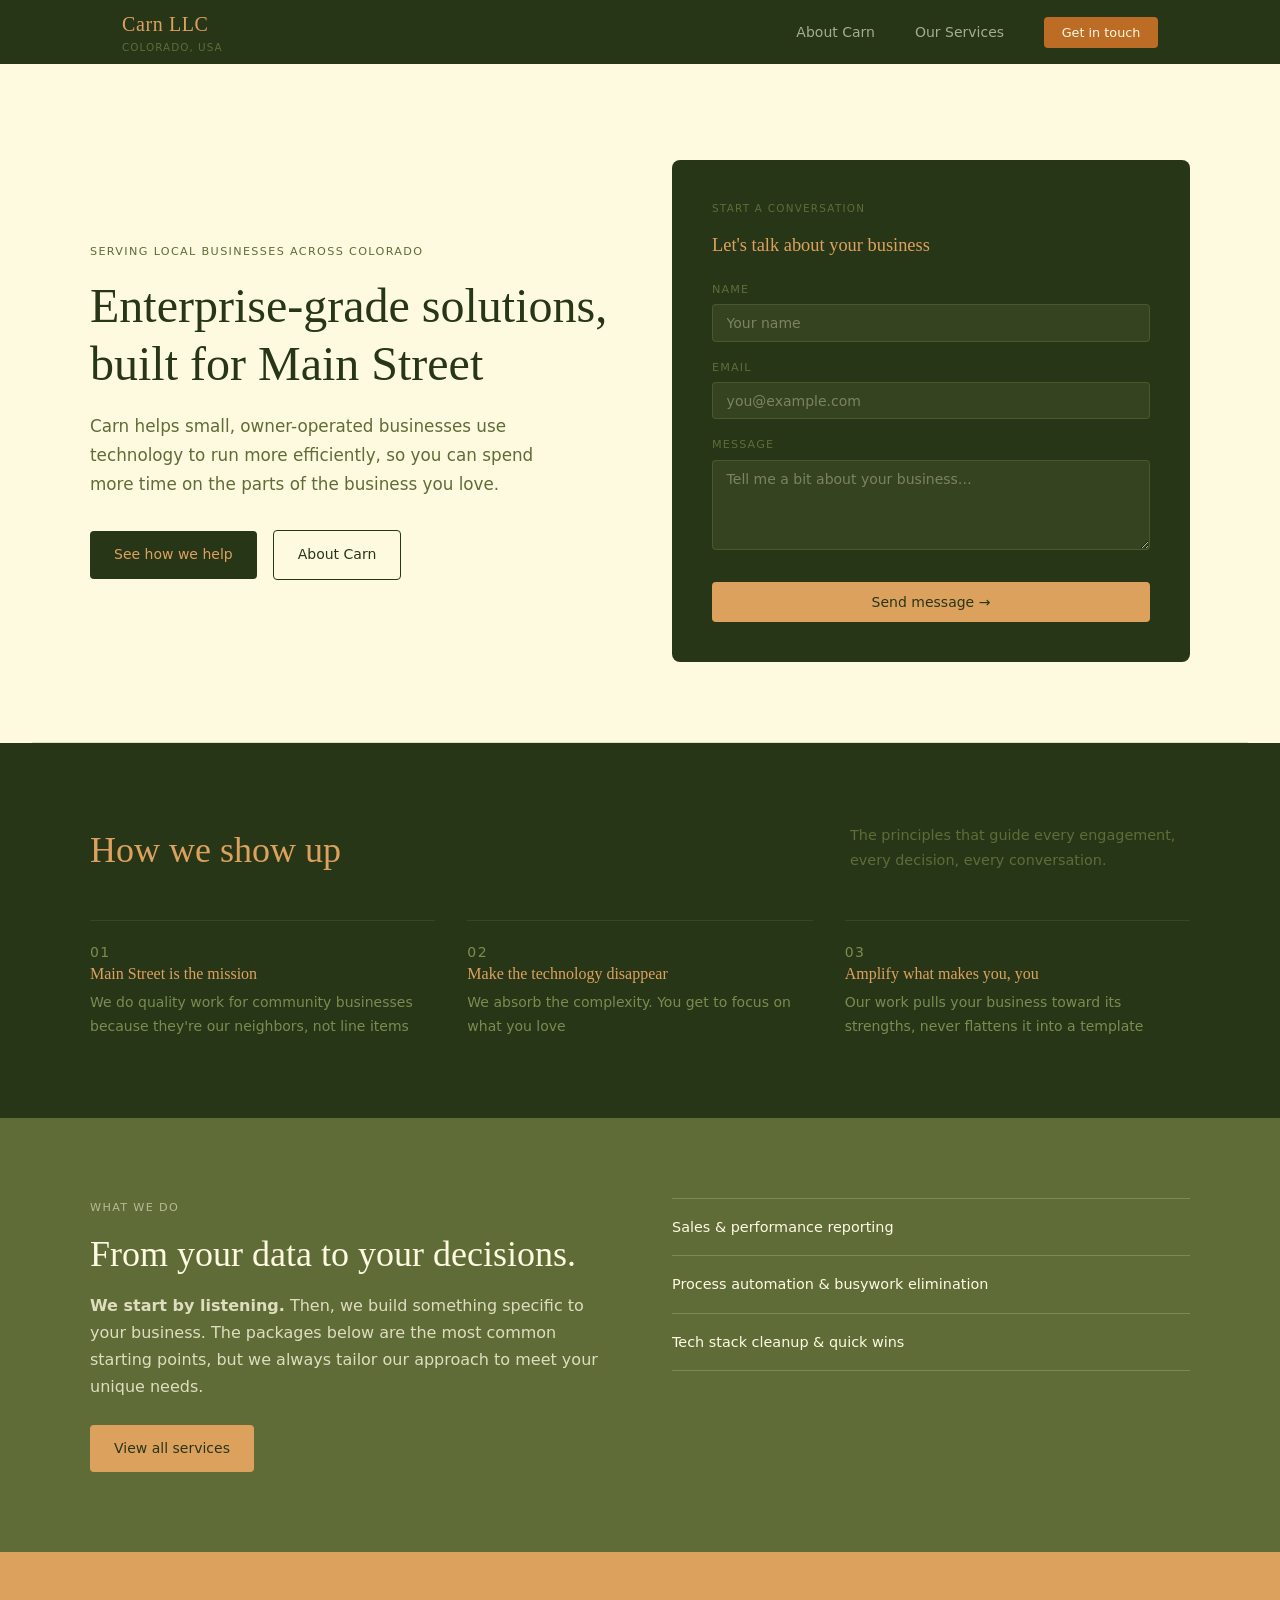
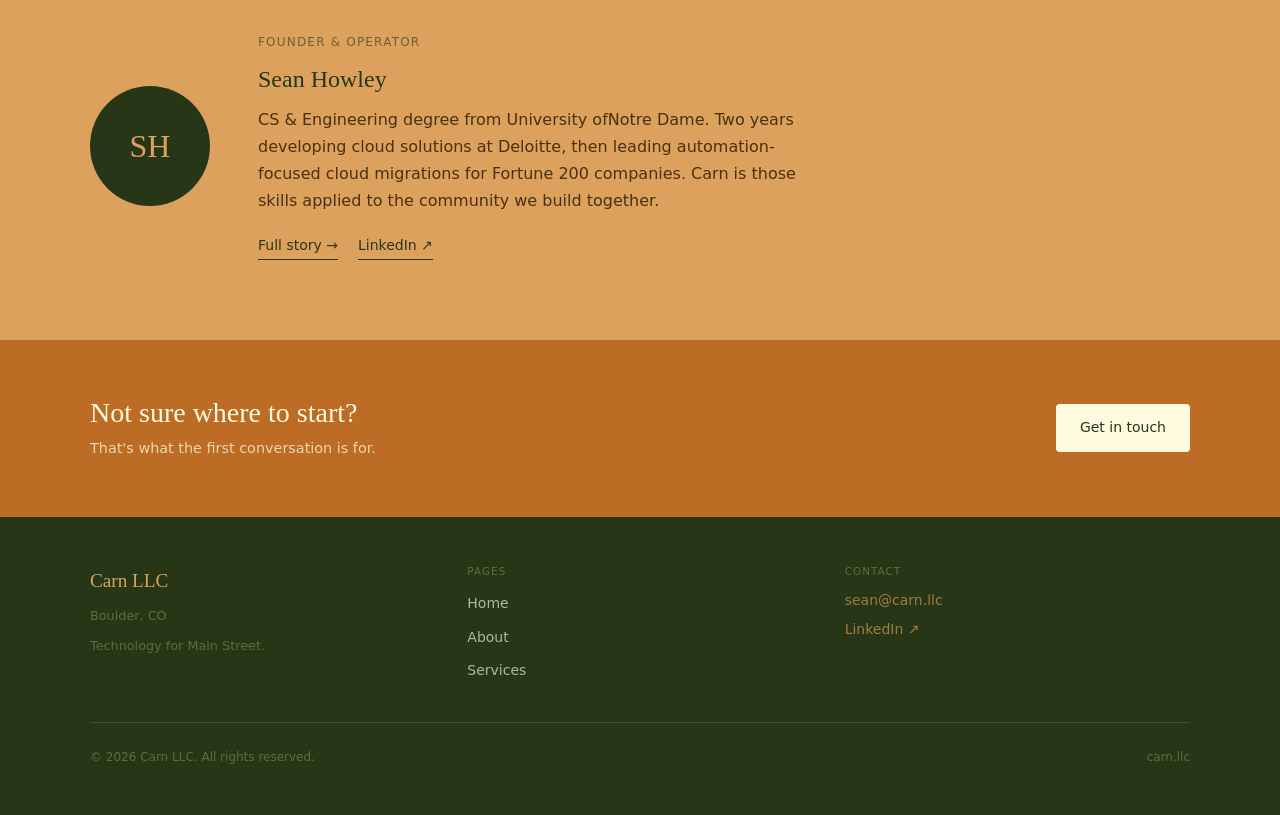
==== index.html @ 7ef38556 "Add contact form to hero and align nav across pages - Replace empty hero-aside box with a Formspree-" ====
<!DOCTYPE html>
<html lang="en">
<head>
  <meta charset="UTF-8" />
  <meta name="viewport" content="width=device-width, initial-scale=1.0" />
  <title>Carn LLC — Technology for Main Street</title>
  <meta name="description" content="Carn LLC brings world-class technology and automation skills to small, owner-operated businesses across Colorado." />
  <link rel="stylesheet" href="styles.css" />
  <style>
    .hero {
      background: var(--cornsilk);
      padding: 6rem 2rem 5rem;
    }
    .hero-inner {
      max-width: var(--max-w);
      margin: 0 auto;
      display: grid;
      grid-template-columns: 1fr 1fr;
      gap: 4rem;
      align-items: center;
    }
    .hero-content h1 { margin-bottom: 1.25rem; }
    .hero-content p {
      font-size: 1.05rem;
      color: var(--dark-moss);
      max-width: 460px;
      margin-bottom: 2rem;
    }
    .hero-ctas { display: flex; gap: 1rem; flex-wrap: wrap; align-items: center; }
    .hero-aside {
      background: var(--pakistan);
      border-radius: 8px;
      padding: 2.5rem;
    }
    .hero-aside-label {
      font-size: 0.65rem;
      letter-spacing: 0.12em;
      text-transform: uppercase;
      color: var(--dark-moss);
      font-weight: 500;
      margin-bottom: 1rem;
      display: block;
    }
    .hero-aside blockquote {
      font-family: var(--font);
      font-size: 1.15rem;
      color: var(--earth);
      line-height: 1.6;
      font-style: italic;
      border-left: 2px solid var(--dark-moss);
      padding-left: 1.25rem;
    }
    .hero-aside h3 {
      font-family: var(--font);
      color: var(--earth);
      font-size: 1.15rem;
      margin-bottom: 1.5rem;
    }
    .form-group { margin-bottom: 1rem; }
    .form-group label {
      display: block;
      font-size: 0.7rem;
      letter-spacing: 0.1em;
      text-transform: uppercase;
      color: var(--dark-moss);
      font-weight: 500;
      margin-bottom: 0.35rem;
    }
    .form-group input,
    .form-group textarea {
      width: 100%;
      background: rgba(96,108,56,0.25);
      border: 1px solid rgba(96,108,56,0.5);
      border-radius: var(--radius);
      padding: 0.6rem 0.85rem;
      font-family: var(--font-sans);
      font-size: 0.875rem;
      color: var(--cornsilk);
      outline: none;
      transition: border-color 0.15s;
    }
    .form-group input::placeholder,
    .form-group textarea::placeholder { color: rgba(254,250,224,0.35); }
    .form-group input:focus,
    .form-group textarea:focus { border-color: var(--earth); }
    .form-group textarea { resize: vertical; min-height: 90px; }
    .form-submit { width: 100%; margin-top: 0.5rem; border: none; }
    .form-success {
      margin-top: 1rem;
      font-size: 0.875rem;
      color: var(--earth);
      text-align: center;
      display: none;
    }

    .values {
      background: var(--pakistan);
      padding: var(--section-pad);
    }
    .values-inner { max-width: var(--max-w); margin: 0 auto; }
    .values-header {
      margin-bottom: 3rem;
      display: flex;
      justify-content: space-between;
      align-items: flex-end;
      flex-wrap: wrap;
      gap: 1rem;
    }
    .values-header h2 { color: var(--earth); }
    .values-header p { font-size: 0.9rem; color: var(--dark-moss); max-width: 340px; margin: 0; }
    .values-grid { display: grid; grid-template-columns: repeat(3, 1fr); gap: 2rem; }
    .value-card { border-top: 1px solid rgba(96,108,56,0.3); padding-top: 1.25rem; }
    .value-num { font-size: 0.65rem; letter-spacing: 0.1em; color: var(--dark-moss); font-weight: 500; margin-bottom: 0.6rem; }
    .value-card h3 { color: var(--earth); margin-bottom: 0.5rem; font-size: 1rem; }
    .value-card p { font-size: 0.875rem; color: #7A8C50; margin: 0; line-height: 1.65; }

    .services-preview {
      background: var(--dark-moss);
      padding: var(--section-pad);
    }
    .services-preview-inner {
      max-width: var(--max-w);
      margin: 0 auto;
      display: grid;
      grid-template-columns: 1fr 1fr;
      gap: 4rem;
      align-items: start;
    }
    .services-preview-left h2 { color: var(--cornsilk); margin-bottom: 1rem; }
    .services-preview-left p { color: var(--cornsilk); opacity: 0.8; margin-bottom: 1.5rem; }
    .services-list { list-style: none; }
    .services-list li {
      border-top: 0.5px solid rgba(254,250,224,0.2);
      padding: 1rem 0;
      display: flex;
      justify-content: space-between;
      align-items: center;
    }
    .services-list li:last-child { border-bottom: 0.5px solid rgba(254,250,224,0.2); }
    .services-list .service-name { font-size: 0.9rem; color: var(--cornsilk); font-weight: 500; }
    .services-list .service-arrow { color: var(--earth); font-size: 1.1rem; }

    .about-teaser {
      background: var(--earth);
      padding: var(--section-pad);
    }
    .about-teaser-inner {
      max-width: var(--max-w);
      margin: 0 auto;
      display: grid;
      grid-template-columns: auto 1fr;
      gap: 3rem;
      align-items: center;
    }
    .about-avatar {
      width: 120px;
      height: 120px;
      border-radius: 50%;
      background: var(--pakistan);
      display: flex;
      align-items: center;
      justify-content: center;
      color: var(--earth);
      font-family: var(--font);
      font-size: 2rem;
      flex-shrink: 0;
    }
    .about-teaser-text h2 { color: var(--pakistan); margin-bottom: 0.75rem; font-size: 1.5rem; }
    .about-teaser-text .role {
      font-size: 0.75rem;
      letter-spacing: 0.1em;
      text-transform: uppercase;
      color: var(--pakistan);
      opacity: 0.6;
      font-weight: 500;
      margin-bottom: 0.75rem;
      display: block;
    }
    .about-teaser-text p { color: #4A3010; max-width: 560px; }
    .about-teaser-links { display: flex; gap: 1.25rem; margin-top: 1.25rem; flex-wrap: wrap; }
    .about-teaser-links a {
      font-size: 0.875rem;
      color: var(--pakistan);
      border-bottom: 1px solid var(--pakistan);
      padding-bottom: 1px;
      font-weight: 500;
    }

    .cta-band {
      background: var(--tigers-eye);
      padding: 3.5rem 2rem;
    }
    .cta-band-inner {
      max-width: var(--max-w);
      margin: 0 auto;
      display: flex;
      justify-content: space-between;
      align-items: center;
      gap: 2rem;
      flex-wrap: wrap;
    }
    .cta-band h2 { color: var(--cornsilk); font-size: 1.75rem; }
    .cta-band p { color: rgba(254,250,224,0.75); margin: 0.4rem 0 0; font-size: 0.9rem; }

    @media (max-width: 768px) {
      .hero-inner { grid-template-columns: 1fr; gap: 2.5rem; }
      .values-grid { grid-template-columns: 1fr; gap: 1.5rem; }
      .values-header { flex-direction: column; align-items: flex-start; }
      .services-preview-inner { grid-template-columns: 1fr; gap: 2rem; }
      .about-teaser-inner { grid-template-columns: 1fr; }
      .about-avatar { width: 80px; height: 80px; font-size: 1.5rem; }
      .cta-band-inner { flex-direction: column; align-items: flex-start; }
    }
  </style>
</head>
<body>

  <nav class="nav" role="navigation" aria-label="Main navigation">
    <div class="nav-inner">
      <a href="index.html" class="nav-logo">
        Carn LLC
        <span>Colorado, USA</span>
      </a>
      <button class="nav-toggle" aria-label="Toggle navigation" aria-expanded="false" id="nav-toggle">
        <span></span><span></span><span></span>
      </button>
      <ul class="nav-links" id="nav-links">
        <li><a href="about.html">About Carn</a></li>
        <li><a href="services.html">Our Services</a></li>
        <li class="nav-cta"><a href="mailto:sean@carn.llc">Get in touch</a></li>
      </ul>
    </div>
  </nav>

  <section class="hero">
    <div class="hero-inner">
      <div class="hero-content">
        <span class="eyebrow">Serving local businesses across Colorado</span>
        <h1>Enterprise-grade solutions, built for Main Street</h1>
        <p>Carn helps small, owner-operated businesses use technology to run more efficiently, so you can spend more time on the parts of the business you love.</p>
        <div class="hero-ctas">
          <a href="services.html" class="btn btn-dark">See how we help</a>
          <a href="about.html" class="btn btn-outline">About Carn</a>
        </div>
      </div>
      <div class="hero-aside">
        <span class="hero-aside-label">Start a conversation</span>
        <h3>Let's talk about your business</h3>
        <form id="contact-form" action="https://formspree.io/f/mbdebvpv" method="POST">
          <div class="form-group">
            <label for="name">Name</label>
            <input type="text" id="name" name="name" required placeholder="Your name" autocomplete="name" />
          </div>
          <div class="form-group">
            <label for="email">Email</label>
            <input type="email" id="email" name="email" required placeholder="you@example.com" autocomplete="email" />
          </div>
          <div class="form-group">
            <label for="message">Message</label>
            <textarea id="message" name="message" required placeholder="Tell me a bit about your business…"></textarea>
          </div>
          <button type="submit" class="btn btn-tan form-submit">Send message →</button>
          <p class="form-success" id="form-success">Thanks! I'll be in touch soon.</p>
        </form>
      </div>
    </div>
  </section>

  <hr class="divider" />

  <section class="values">
    <div class="values-inner">
      <div class="values-header">
        <h2>How we show up</h2>
        <p>The principles that guide every engagement, every decision, every conversation.</p>
      </div>
      <div class="values-grid">
        <div class="value-card">
          <p class="value-num">01</p>
          <h3>Main Street is the mission</h3>
          <p>We do quality work for community businesses because they're our neighbors, not line items</p>
        </div>
        <div class="value-card">
          <p class="value-num">02</p>
          <h3>Make the technology disappear</h3>
          <p>We absorb the complexity. You get to focus on what you love</p>
        </div>
        <div class="value-card">
          <p class="value-num">03</p>
          <h3>Amplify what makes you, you</h3>
          <p>Our work pulls your business toward its strengths, never flattens it into a template</p>
        </div>
      </div>
    </div>
  </section>

  <section class="services-preview">
    <div class="services-preview-inner">
      <div class="services-preview-left">
        <span class="eyebrow" style="color: var(--cornsilk); opacity: 0.55;">What we do</span>
        <h2>From your data to your decisions.</h2>
        <p><b>We start by listening.</b> Then, we build something specific to your business. The packages below are the most common starting points, but we always tailor our approach to meet your unique needs.</p>
        <a href="services.html" class="btn btn-tan">View all services</a>
      </div>
      <div>
        <ul class="services-list">
          <li>
            <span class="service-name">Sales &amp; performance reporting</span>
            <!-- <span class="service-arrow">→</span> -->
          </li>
          <li>
            <span class="service-name">Process automation &amp; busywork elimination</span>
            <!-- <span class="service-arrow">→</span> -->
          </li>
          <li>
            <span class="service-name">Tech stack cleanup &amp; quick wins</span>
            <!-- <span class="service-arrow">→</span> -->
          </li>
        </ul>
      </div>
    </div>
  </section>

  <section class="about-teaser">
    <div class="about-teaser-inner">
      <div class="about-avatar" aria-hidden="true">SH</div>
      <div class="about-teaser-text">
        <span class="role">Founder &amp; Operator</span>
        <h2>Sean Howley</h2>
        <p>CS &amp; Engineering degree from University ofNotre Dame. Two years developing cloud solutions at Deloitte, then leading automation-focused cloud migrations for Fortune 200 companies. Carn is those skills applied to the community we build together.</p>
        <div class="about-teaser-links">
          <a href="about.html">Full story →</a>
          <a href="https://www.linkedin.com/in/sean-howley/" target="_blank" rel="noopener">LinkedIn ↗</a>
        </div>
      </div>
    </div>
  </section>

  <section class="cta-band">
    <div class="cta-band-inner">
      <div>
        <h2>Not sure where to start?</h2>
        <p>That's what the first conversation is for.</p>
      </div>
      <a href="mailto:sean@carn.llc" class="btn btn-light">Get in touch</a>
    </div>
  </section>

  <footer class="footer">
    <div class="footer-inner">
      <div class="footer-brand">
        <p class="footer-logo">Carn LLC</p>
        <p>Boulder, CO</p>
        <p style="margin-top: 0.5rem; font-size: 0.8rem;">Technology for Main Street.</p>
      </div>
      <div class="footer-links">
        <h4>Pages</h4>
        <ul>
          <li><a href="index.html">Home</a></li>
          <li><a href="about.html">About</a></li>
          <li><a href="services.html">Services</a></li>
        </ul>
      </div>
      <div class="footer-contact">
        <h4>Contact</h4>
        <p><a href="mailto:sean@carn.llc">sean@carn.llc</a></p>
        <p><a href="https://www.linkedin.com/in/sean-howley/" target="_blank" rel="noopener">LinkedIn ↗</a></p>
      </div>
    </div>
    <div class="footer-bottom">
      <span>© 2026 Carn LLC. All rights reserved.</span>
      <span>carn.llc</span>
    </div>
  </footer>

  <script src="main.js"></script>
</body>
</html>
---- styles.css ----
/* =========================================
   Carn LLC — Shared Stylesheet
   Cloudflare Pages static site
   Color palette: Pakistan Green / Dark Moss / Cornsilk / Earth Yellow / Tiger's Eye
   ========================================= */

:root {
  --pakistan:    #283618;   /* darkest — nav, dark sections, headlines */
  --dark-moss:   #606C38;   /* medium green — services sections, secondary text */
  --cornsilk:    #FEFAE0;   /* lightest — page bg, hero */
  --earth:       #DDA15E;   /* warm accent — logo, labels, card accents */
  --tigers-eye:  #BC6C25;   /* action color — CTA buttons, links */

  /* Semantic aliases (used throughout) */
  --cafe-noir:   var(--pakistan);
  --kombu:       var(--pakistan);
  --moss:        var(--dark-moss);
  --tan:         var(--earth);
  --bone:        var(--cornsilk);

  --font: 'Georgia', serif;
  --font-sans: system-ui, -apple-system, 'Segoe UI', sans-serif;

  --max-w: 1100px;
  --section-pad: 5rem 2rem;
  --radius: 4px;
}

/* ---- Reset ---- */
*, *::before, *::after { box-sizing: border-box; margin: 0; padding: 0; }
html { scroll-behavior: smooth; }
body {
  font-family: var(--font-sans);
  background: var(--cornsilk);
  color: var(--pakistan);
  line-height: 1.7;
  font-size: 16px;
}
img { max-width: 100%; display: block; }
a { color: inherit; text-decoration: none; }

/* ---- Typography ---- */
h1, h2, h3, h4 {
  font-family: var(--font);
  font-weight: normal;
  line-height: 1.2;
  color: var(--pakistan);
}
h1 { font-size: clamp(2rem, 5vw, 3rem); }
h2 { font-size: clamp(1.5rem, 3vw, 2.25rem); }
h3 { font-size: 1.2rem; }
p { margin-bottom: 1rem; }
p:last-child { margin-bottom: 0; }

.eyebrow {
  font-family: var(--font-sans);
  font-size: 0.7rem;
  letter-spacing: 0.12em;
  text-transform: uppercase;
  font-weight: 500;
  color: var(--dark-moss);
  margin-bottom: 1rem;
  display: block;
}

/* ---- Layout ---- */
.container {
  max-width: var(--max-w);
  margin: 0 auto;
  padding: 0 2rem;
}

/* ---- Buttons ---- */
.btn {
  display: inline-block;
  padding: 0.75rem 1.5rem;
  border-radius: var(--radius);
  font-family: var(--font-sans);
  font-size: 0.875rem;
  font-weight: 500;
  cursor: pointer;
  transition: opacity 0.15s ease;
}
.btn:hover { opacity: 0.85; }
.btn-dark {
  background: var(--pakistan);
  color: var(--earth);
}
.btn-action {
  background: var(--tigers-eye);
  color: var(--cornsilk);
}
.btn-outline {
  background: transparent;
  border: 1.5px solid var(--pakistan);
  color: var(--pakistan);
}
.btn-tan {
  background: var(--earth);
  color: var(--pakistan);
}
.btn-light {
  background: var(--cornsilk);
  color: var(--pakistan);
}

/* ---- Navigation ---- */
.nav {
  background: var(--pakistan);
  position: sticky;
  top: 0;
  z-index: 100;
}
.nav-inner {
  max-width: var(--max-w);
  margin: 0 auto;
  padding: 0 2rem;
  height: 64px;
  display: flex;
  align-items: center;
  justify-content: space-between;
}
.nav-logo {
  font-family: var(--font);
  font-size: 1.25rem;
  color: var(--earth);
  letter-spacing: 0.03em;
}
.nav-logo span {
  font-size: 0.65rem;
  font-family: var(--font-sans);
  letter-spacing: 0.1em;
  text-transform: uppercase;
  color: var(--dark-moss);
  display: block;
  margin-top: -2px;
}
.nav-links {
  display: flex;
  gap: 2.5rem;
  align-items: center;
  list-style: none;
}
.nav-links a {
  color: var(--cornsilk);
  font-size: 0.875rem;
  opacity: 0.6;
  transition: opacity 0.15s;
}
.nav-links a:hover { opacity: 1; }
.nav-links .nav-cta a {
  opacity: 1;
  background: var(--tigers-eye);
  color: var(--cornsilk);
  padding: 0.5rem 1.1rem;
  border-radius: var(--radius);
  font-size: 0.8rem;
}
.nav-links .nav-cta a:hover { opacity: 0.85; }

/* Hamburger (mobile) */
.nav-toggle {
  display: none;
  flex-direction: column;
  gap: 5px;
  cursor: pointer;
  background: none;
  border: none;
  padding: 4px;
}
.nav-toggle span {
  display: block;
  width: 22px;
  height: 1.5px;
  background: var(--earth);
  transition: all 0.2s ease;
}

/* ---- Footer ---- */
.footer {
  background: var(--pakistan);
  padding: 3rem 2rem;
}
.footer-inner {
  max-width: var(--max-w);
  margin: 0 auto;
  display: grid;
  grid-template-columns: 1fr 1fr 1fr;
  gap: 2rem;
  align-items: start;
}
.footer-brand .footer-logo {
  font-family: var(--font);
  font-size: 1.2rem;
  color: var(--earth);
  margin-bottom: 0.5rem;
}
.footer-brand p {
  font-size: 0.8rem;
  color: var(--dark-moss);
  margin: 0;
}
.footer-links h4 {
  font-family: var(--font-sans);
  font-size: 0.65rem;
  letter-spacing: 0.1em;
  text-transform: uppercase;
  color: var(--dark-moss);
  margin-bottom: 0.75rem;
  font-weight: 500;
}
.footer-links ul { list-style: none; }
.footer-links li { margin-bottom: 0.4rem; }
.footer-links a {
  font-size: 0.875rem;
  color: var(--cornsilk);
  opacity: 0.65;
  transition: opacity 0.15s;
}
.footer-links a:hover { opacity: 1; }
.footer-contact h4 {
  font-family: var(--font-sans);
  font-size: 0.65rem;
  letter-spacing: 0.1em;
  text-transform: uppercase;
  color: var(--dark-moss);
  margin-bottom: 0.75rem;
  font-weight: 500;
}
.footer-contact p {
  font-size: 0.875rem;
  color: var(--cornsilk);
  opacity: 0.65;
  margin-bottom: 0.3rem;
}
.footer-contact a {
  color: var(--earth);
  opacity: 1;
}
.footer-bottom {
  max-width: var(--max-w);
  margin: 2rem auto 0;
  padding-top: 1.5rem;
  border-top: 0.5px solid rgba(221,161,94,0.2);
  font-size: 0.75rem;
  color: var(--dark-moss);
  display: flex;
  justify-content: space-between;
}

/* ---- Page hero (inner pages) ---- */
.page-hero {
  background: var(--pakistan);
  padding: 4rem 2rem;
}
.page-hero-inner {
  max-width: var(--max-w);
  margin: 0 auto;
}
.page-hero h1 { color: var(--earth); }
.page-hero .eyebrow { color: var(--dark-moss); }
.page-hero p {
  color: var(--cornsilk);
  opacity: 0.75;
  max-width: 560px;
  margin-top: 1rem;
}

/* ---- Divider ---- */
.divider {
  border: none;
  border-top: 0.5px solid rgba(40,54,24,0.15);
  margin: 0 2rem;
}

/* ---- Mobile ---- */
@media (max-width: 768px) {
  :root { --section-pad: 3rem 1.5rem; }

  .nav-toggle { display: flex; }
  .nav-links {
    display: none;
    position: absolute;
    top: 64px;
    left: 0;
    right: 0;
    background: var(--pakistan);
    flex-direction: column;
    gap: 0;
    padding: 1rem 0;
  }
  .nav-links.open { display: flex; }
  .nav-links li { width: 100%; }
  .nav-links a {
    display: block;
    padding: 0.75rem 2rem;
    opacity: 0.8;
  }
  .nav-links .nav-cta a {
    margin: 0.5rem 2rem;
    display: inline-block;
    border-radius: var(--radius);
  }
  .footer-inner { grid-template-columns: 1fr; }
  .footer-bottom { flex-direction: column; gap: 0.5rem; }
}
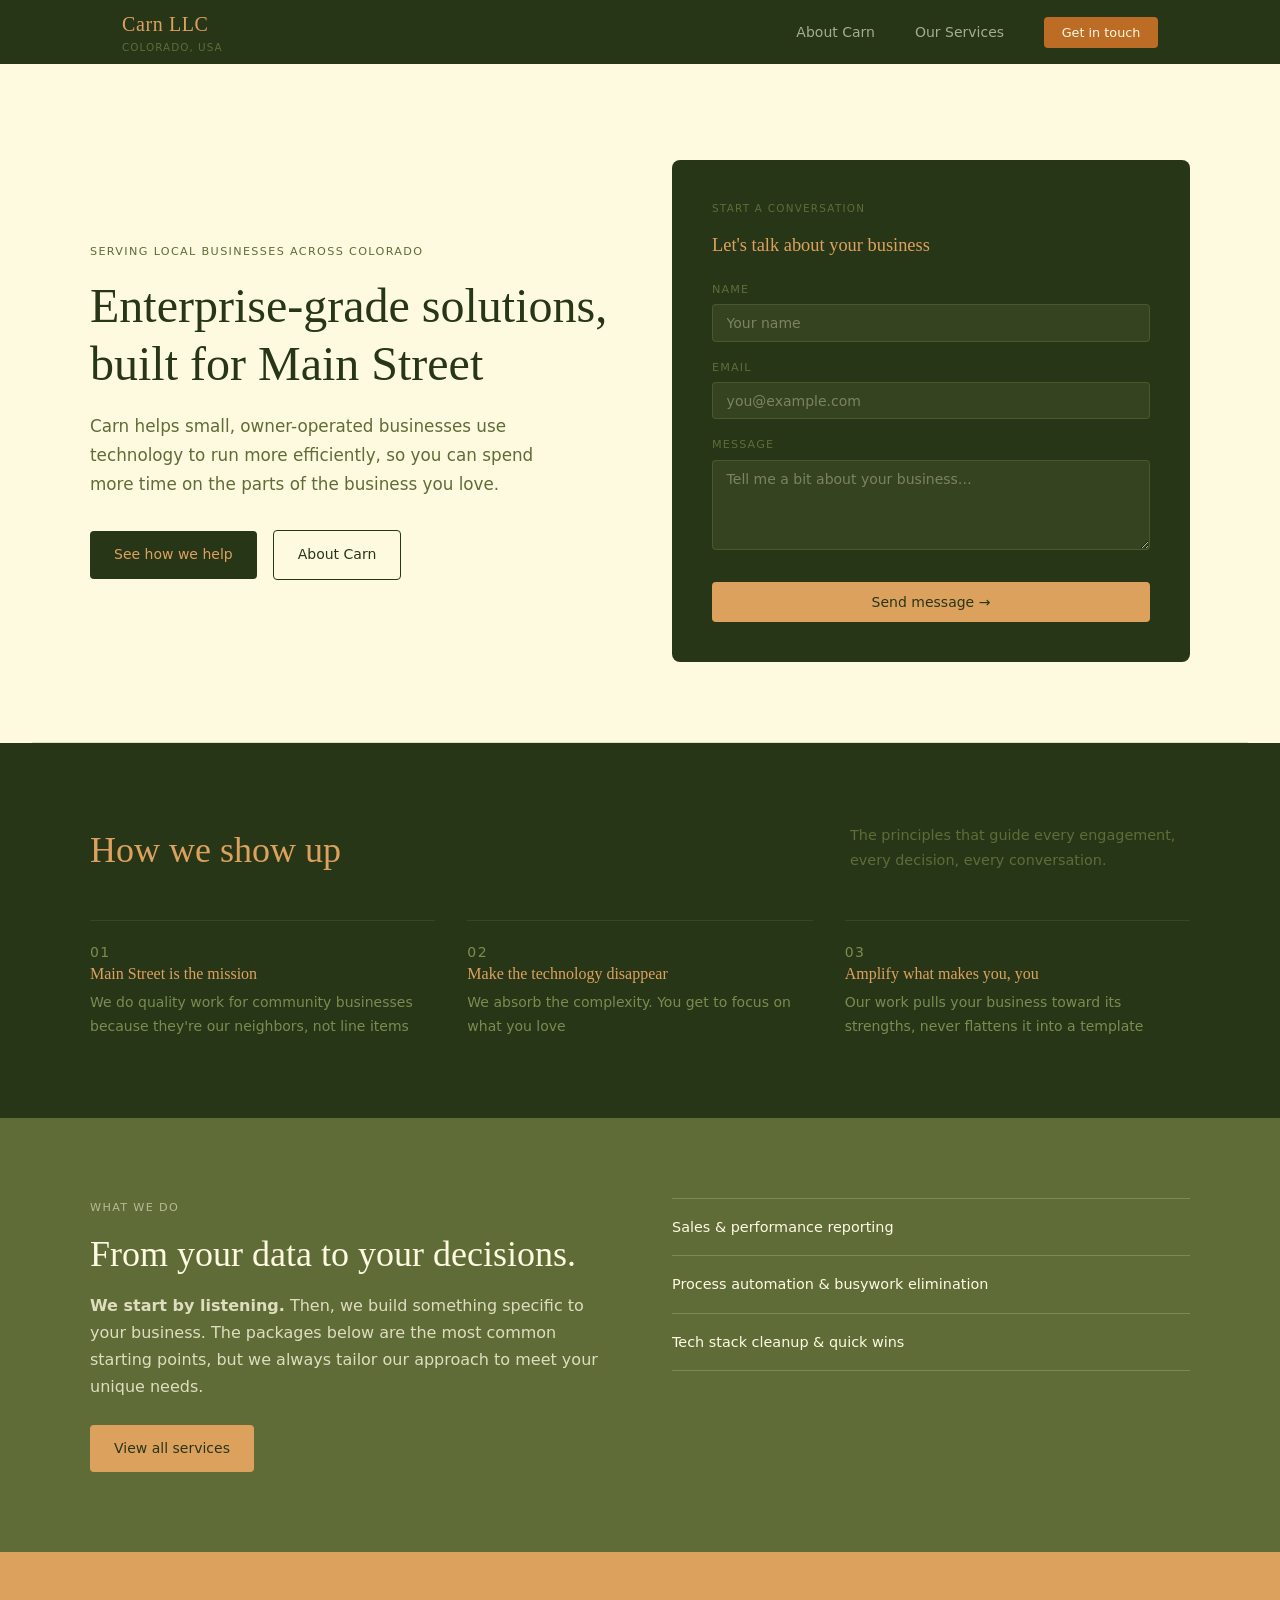
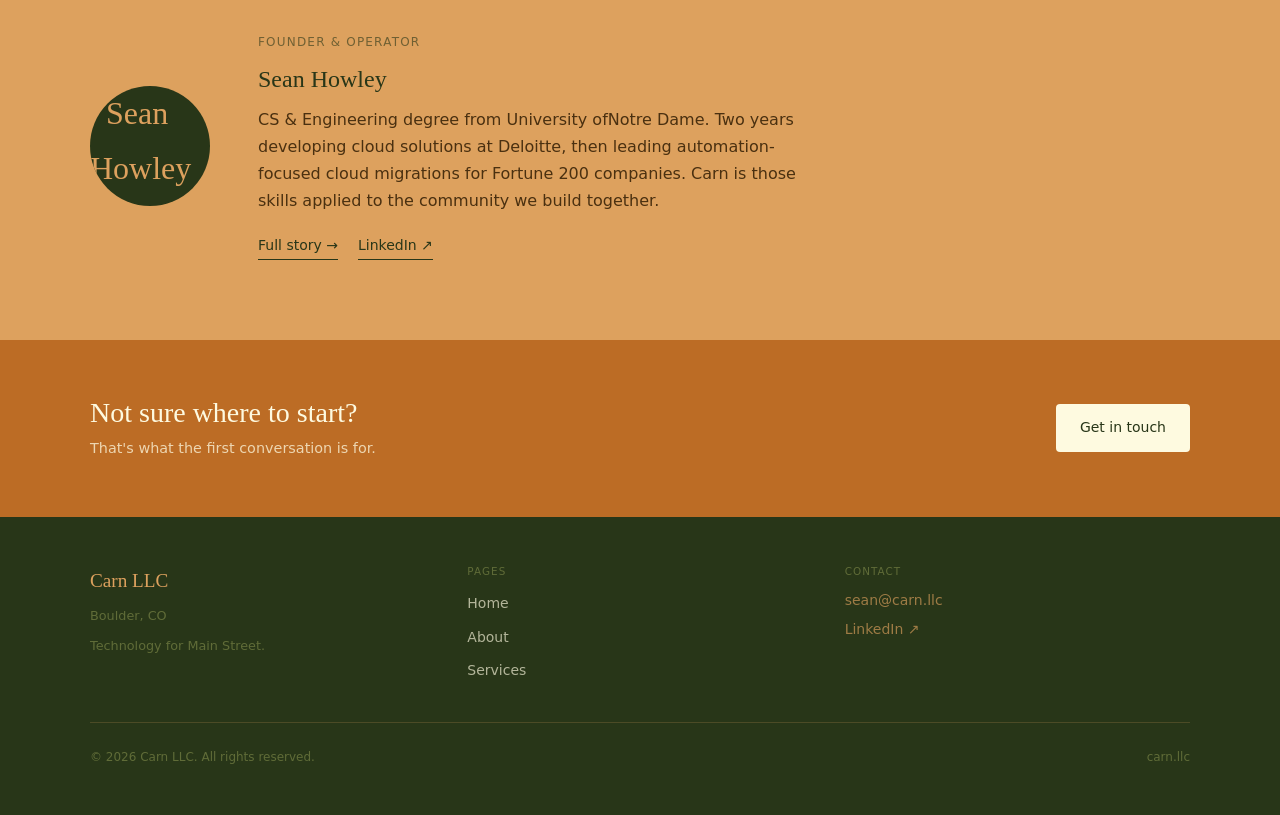
==== commit 3d748619: "Add contact modal triggered by all Get in touch buttons - Modal with fade/slide animation, closes on" ====
--- a/index.html
+++ b/index.html
@@ -56,43 +56,6 @@
       font-size: 1.15rem;
       margin-bottom: 1.5rem;
     }
-    .form-group { margin-bottom: 1rem; }
-    .form-group label {
-      display: block;
-      font-size: 0.7rem;
-      letter-spacing: 0.1em;
-      text-transform: uppercase;
-      color: var(--dark-moss);
-      font-weight: 500;
-      margin-bottom: 0.35rem;
-    }
-    .form-group input,
-    .form-group textarea {
-      width: 100%;
-      background: rgba(96,108,56,0.25);
-      border: 1px solid rgba(96,108,56,0.5);
-      border-radius: var(--radius);
-      padding: 0.6rem 0.85rem;
-      font-family: var(--font-sans);
-      font-size: 0.875rem;
-      color: var(--cornsilk);
-      outline: none;
-      transition: border-color 0.15s;
-    }
-    .form-group input::placeholder,
-    .form-group textarea::placeholder { color: rgba(254,250,224,0.35); }
-    .form-group input:focus,
-    .form-group textarea:focus { border-color: var(--earth); }
-    .form-group textarea { resize: vertical; min-height: 90px; }
-    .form-submit { width: 100%; margin-top: 0.5rem; border: none; }
-    .form-success {
-      margin-top: 1rem;
-      font-size: 0.875rem;
-      color: var(--earth);
-      text-align: center;
-      display: none;
-    }
-
     .values {
       background: var(--pakistan);
       padding: var(--section-pad);
@@ -227,7 +190,7 @@
       <ul class="nav-links" id="nav-links">
         <li><a href="about.html">About Carn</a></li>
         <li><a href="services.html">Our Services</a></li>
-        <li class="nav-cta"><a href="mailto:sean@carn.llc">Get in touch</a></li>
+        <li class="nav-cta"><a href="#" class="open-contact-modal">Get in touch</a></li>
       </ul>
     </div>
   </nav>
@@ -323,7 +286,9 @@
 
   <section class="about-teaser">
     <div class="about-teaser-inner">
-      <div class="about-avatar" aria-hidden="true">SH</div>
+      <div class="about-avatar">
+        <img src="professional_headshot.png" alt="Sean Howley" style="width:100%;height:100%;object-fit:cover;border-radius:50%;" />
+      </div>
       <div class="about-teaser-text">
         <span class="role">Founder &amp; Operator</span>
         <h2>Sean Howley</h2>
@@ -342,7 +307,7 @@
         <h2>Not sure where to start?</h2>
         <p>That's what the first conversation is for.</p>
       </div>
-      <a href="mailto:sean@carn.llc" class="btn btn-light">Get in touch</a>
+      <a href="#" class="btn btn-light open-contact-modal">Get in touch</a>
     </div>
   </section>
 
@@ -373,6 +338,31 @@
     </div>
   </footer>
 
+  <!-- Contact Modal -->
+  <div class="modal-overlay" id="contact-modal" role="dialog" aria-modal="true" aria-label="Contact form">
+    <div class="modal-card">
+      <button class="modal-close" id="modal-close" aria-label="Close">&times;</button>
+      <span class="hero-aside-label">Start a conversation</span>
+      <h3>Let's talk about your business</h3>
+      <form id="modal-contact-form" action="https://formspree.io/f/mbdebvpv" method="POST">
+        <div class="form-group">
+          <label for="modal-name">Name</label>
+          <input type="text" id="modal-name" name="name" required placeholder="Your name" autocomplete="name" />
+        </div>
+        <div class="form-group">
+          <label for="modal-email">Email</label>
+          <input type="email" id="modal-email" name="email" required placeholder="you@example.com" autocomplete="email" />
+        </div>
+        <div class="form-group">
+          <label for="modal-message">Message</label>
+          <textarea id="modal-message" name="message" required placeholder="Tell me a bit about your business…"></textarea>
+        </div>
+        <button type="submit" class="btn btn-tan form-submit">Send message →</button>
+        <p class="form-success" id="modal-form-success">Thanks! I'll be in touch soon.</p>
+      </form>
+    </div>
+  </div>
+
   <script src="main.js"></script>
 </body>
 </html>
--- a/styles.css
+++ b/styles.css
@@ -264,6 +264,94 @@
   opacity: 0.75;
   max-width: 560px;
   margin-top: 1rem;
+}
+
+/* ---- Forms ---- */
+.form-group { margin-bottom: 1rem; }
+.form-group label {
+  display: block;
+  font-size: 0.7rem;
+  letter-spacing: 0.1em;
+  text-transform: uppercase;
+  color: var(--dark-moss);
+  font-weight: 500;
+  margin-bottom: 0.35rem;
+}
+.form-group input,
+.form-group textarea {
+  width: 100%;
+  background: rgba(96,108,56,0.25);
+  border: 1px solid rgba(96,108,56,0.5);
+  border-radius: var(--radius);
+  padding: 0.6rem 0.85rem;
+  font-family: var(--font-sans);
+  font-size: 0.875rem;
+  color: var(--cornsilk);
+  outline: none;
+  transition: border-color 0.15s;
+}
+.form-group input::placeholder,
+.form-group textarea::placeholder { color: rgba(254,250,224,0.35); }
+.form-group input:focus,
+.form-group textarea:focus { border-color: var(--earth); }
+.form-group textarea { resize: vertical; min-height: 90px; }
+.form-submit { width: 100%; margin-top: 0.5rem; border: none; cursor: pointer; }
+.form-success {
+  margin-top: 1rem;
+  font-size: 0.875rem;
+  color: var(--earth);
+  text-align: center;
+  display: none;
+}
+
+/* ---- Contact Modal ---- */
+.modal-overlay {
+  position: fixed;
+  inset: 0;
+  background: rgba(40,54,24,0.75);
+  z-index: 200;
+  display: flex;
+  align-items: center;
+  justify-content: center;
+  padding: 1.5rem;
+  opacity: 0;
+  pointer-events: none;
+  transition: opacity 0.2s ease;
+}
+.modal-overlay.open {
+  opacity: 1;
+  pointer-events: all;
+}
+.modal-card {
+  background: var(--pakistan);
+  border-radius: 8px;
+  padding: 2.5rem;
+  width: 100%;
+  max-width: 480px;
+  position: relative;
+  transform: translateY(12px);
+  transition: transform 0.2s ease;
+}
+.modal-overlay.open .modal-card { transform: translateY(0); }
+.modal-close {
+  position: absolute;
+  top: 1rem;
+  right: 1.25rem;
+  background: none;
+  border: none;
+  color: var(--dark-moss);
+  font-size: 1.5rem;
+  line-height: 1;
+  cursor: pointer;
+  padding: 0;
+  transition: color 0.15s;
+}
+.modal-close:hover { color: var(--earth); }
+.modal-card h3 {
+  font-family: var(--font);
+  color: var(--earth);
+  font-size: 1.25rem;
+  margin-bottom: 1.5rem;
 }
 
 /* ---- Divider ---- */
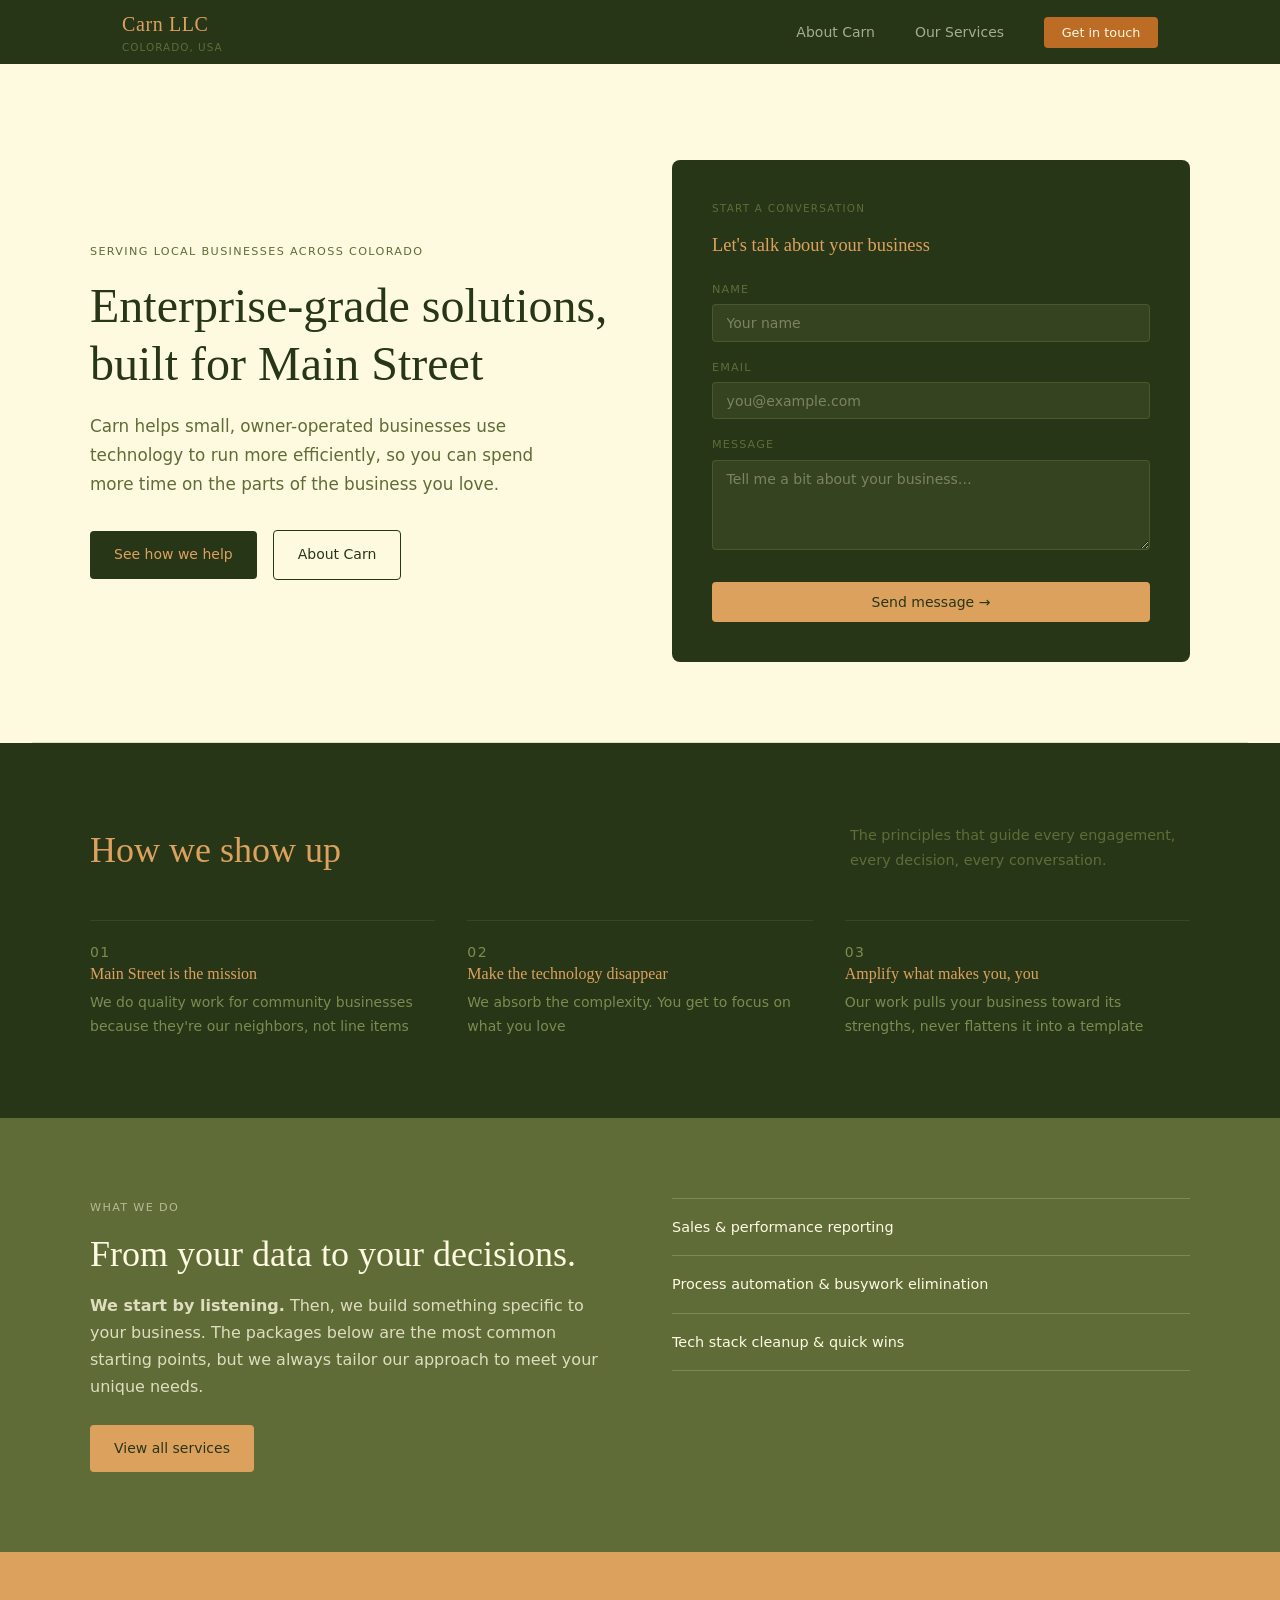
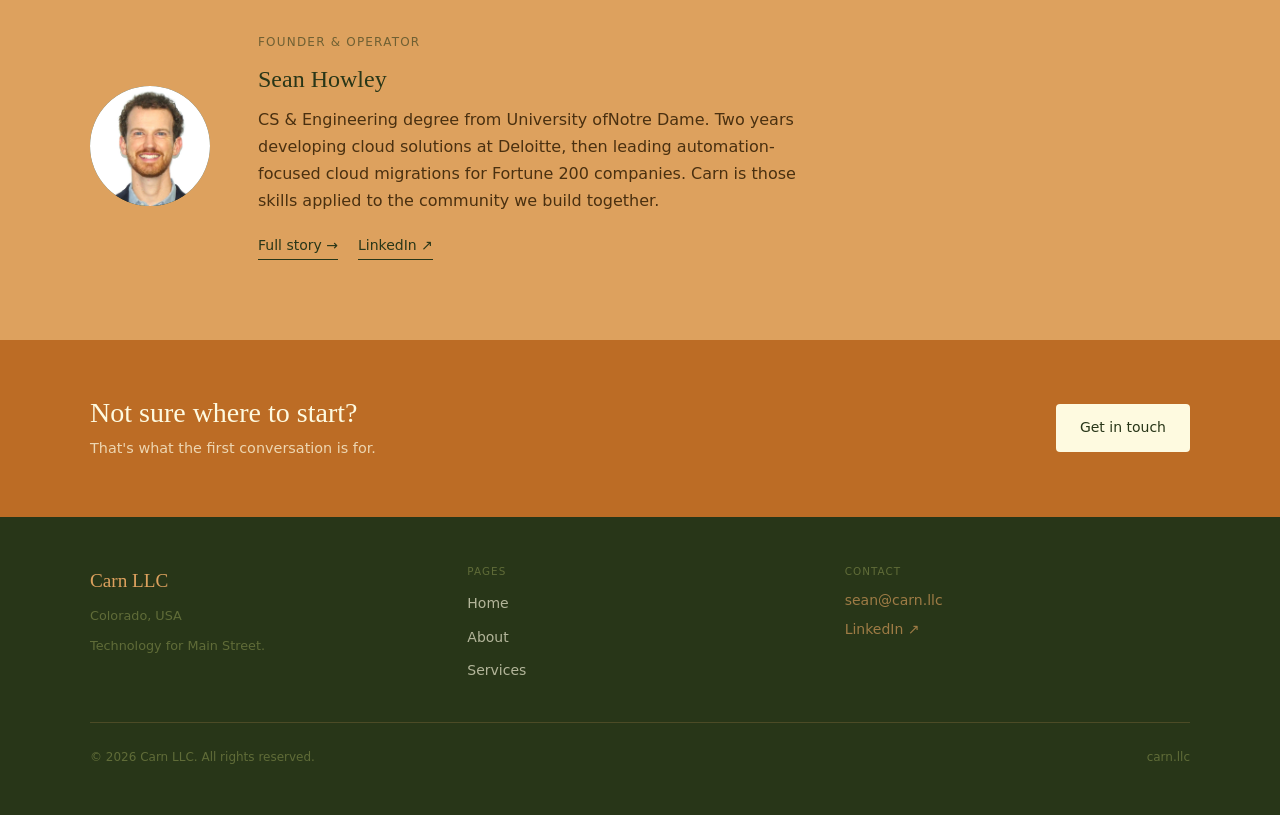
==== commit 71155555: "Replace Boulder, CO with Colorado, USA across all footers Co-Authored-By: Claude Sonnet 4.6 <noreply" ====
--- a/index.html
+++ b/index.html
@@ -315,7 +315,7 @@
     <div class="footer-inner">
       <div class="footer-brand">
         <p class="footer-logo">Carn LLC</p>
-        <p>Boulder, CO</p>
+        <p>Colorado, USA</p>
         <p style="margin-top: 0.5rem; font-size: 0.8rem;">Technology for Main Street.</p>
       </div>
       <div class="footer-links">
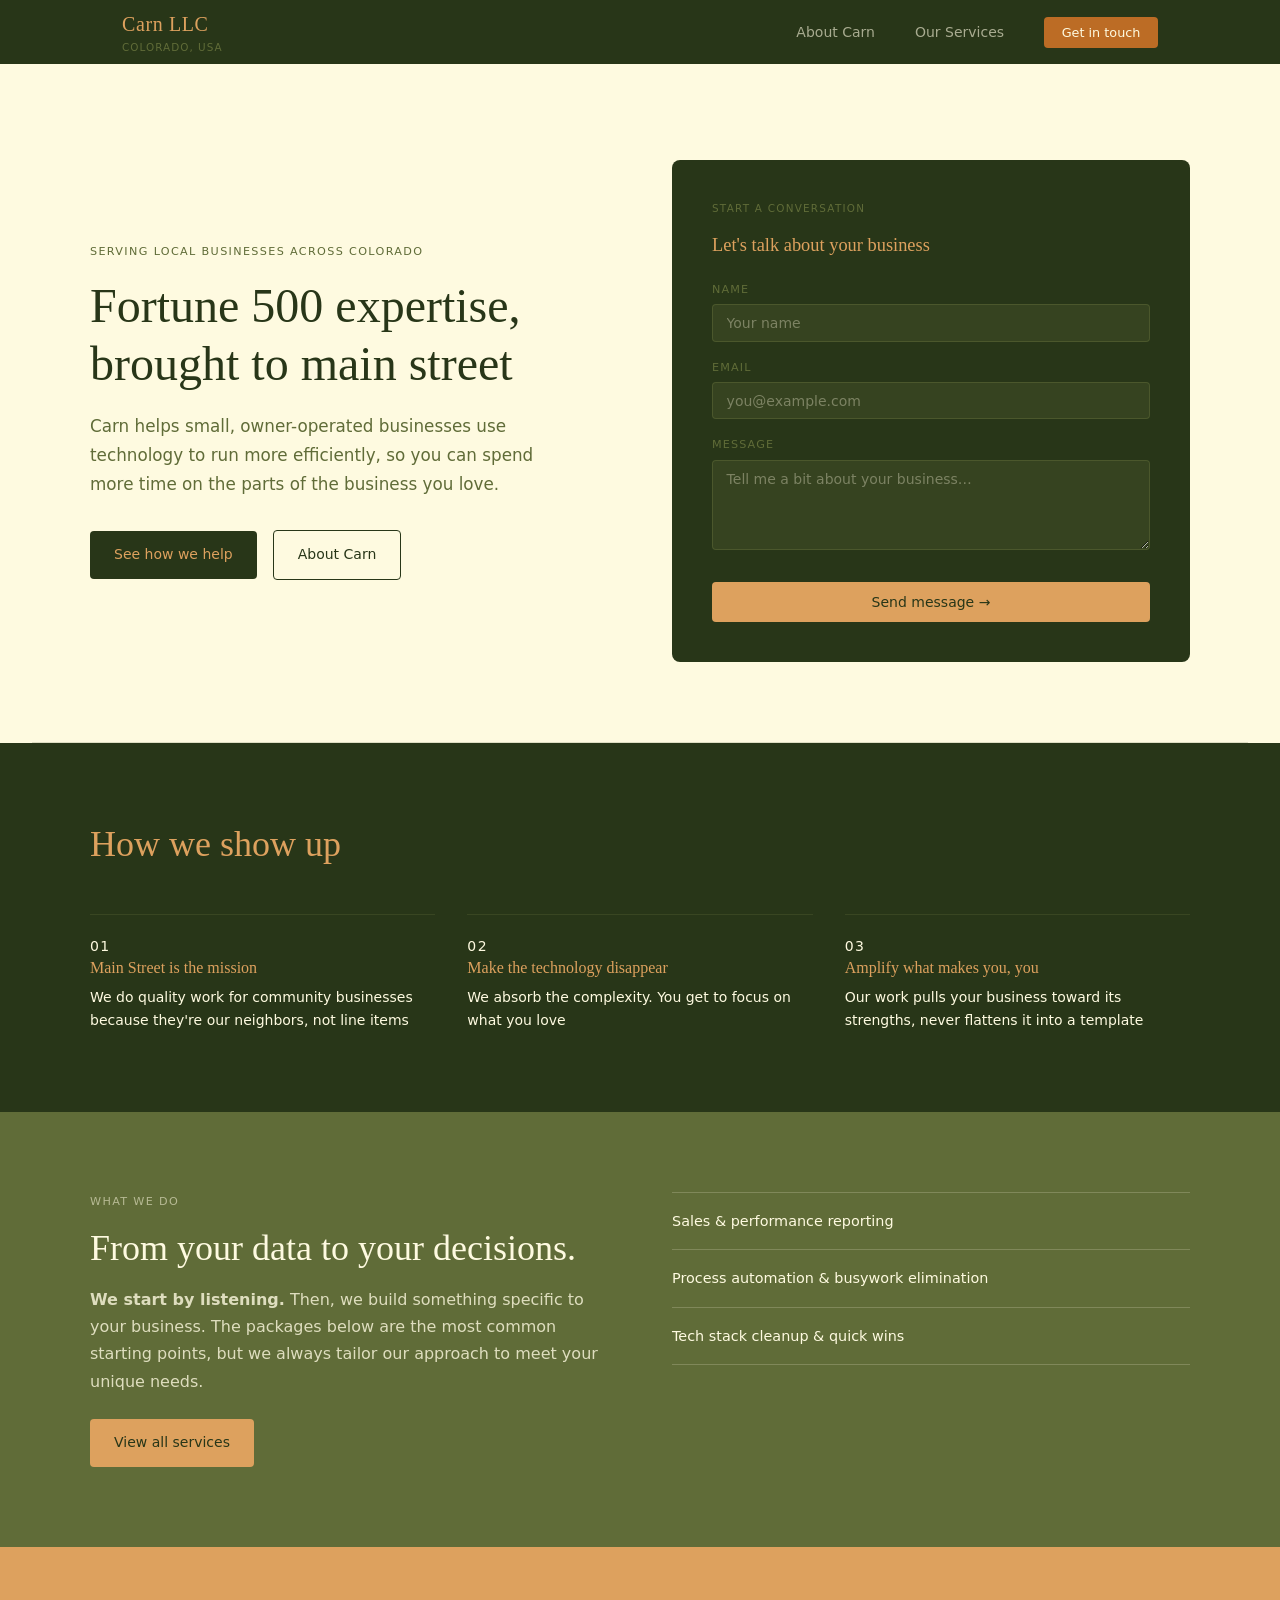
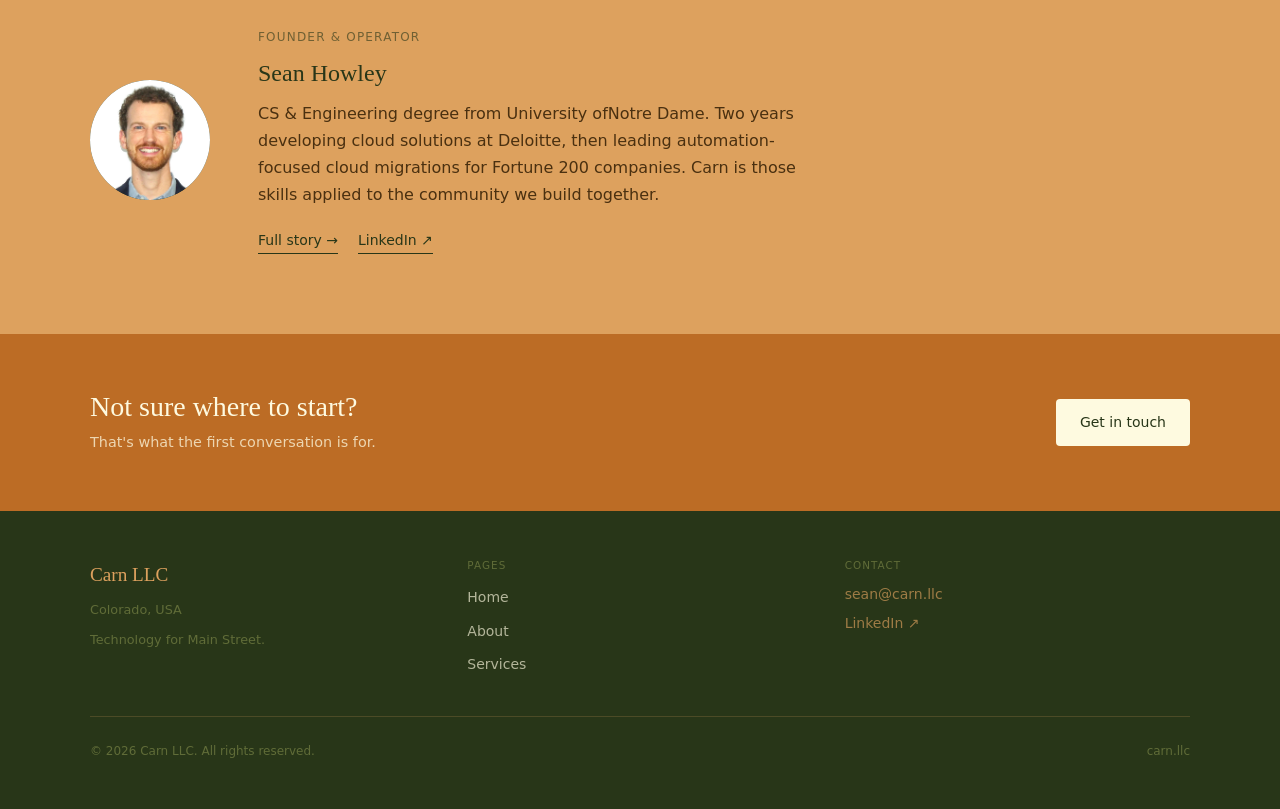
==== commit a74895cb: "UI polish across index and about pages - Change How we show up text colors to cornsilk to match serv" ====
--- a/index.html
+++ b/index.html
@@ -70,12 +70,12 @@
       gap: 1rem;
     }
     .values-header h2 { color: var(--earth); }
-    .values-header p { font-size: 0.9rem; color: var(--dark-moss); max-width: 340px; margin: 0; }
+    .values-header p { font-size: 0.9rem; color: var(--cornsilk); max-width: 340px; margin: 0; }
     .values-grid { display: grid; grid-template-columns: repeat(3, 1fr); gap: 2rem; }
     .value-card { border-top: 1px solid rgba(96,108,56,0.3); padding-top: 1.25rem; }
-    .value-num { font-size: 0.65rem; letter-spacing: 0.1em; color: var(--dark-moss); font-weight: 500; margin-bottom: 0.6rem; }
+    .value-num { font-size: 0.65rem; letter-spacing: 0.1em; color: var(--cornsilk); font-weight: 500; margin-bottom: 0.6rem; }
     .value-card h3 { color: var(--earth); margin-bottom: 0.5rem; font-size: 1rem; }
-    .value-card p { font-size: 0.875rem; color: #7A8C50; margin: 0; line-height: 1.65; }
+    .value-card p { font-size: 0.875rem; color: var(--cornsilk); margin: 0; line-height: 1.65; }
 
     .services-preview {
       background: var(--dark-moss);
@@ -199,7 +199,7 @@
     <div class="hero-inner">
       <div class="hero-content">
         <span class="eyebrow">Serving local businesses across Colorado</span>
-        <h1>Enterprise-grade solutions, built for Main Street</h1>
+        <h1>Fortune 500 expertise, brought to main street</h1>
         <p>Carn helps small, owner-operated businesses use technology to run more efficiently, so you can spend more time on the parts of the business you love.</p>
         <div class="hero-ctas">
           <a href="services.html" class="btn btn-dark">See how we help</a>
@@ -235,7 +235,6 @@
     <div class="values-inner">
       <div class="values-header">
         <h2>How we show up</h2>
-        <p>The principles that guide every engagement, every decision, every conversation.</p>
       </div>
       <div class="values-grid">
         <div class="value-card">
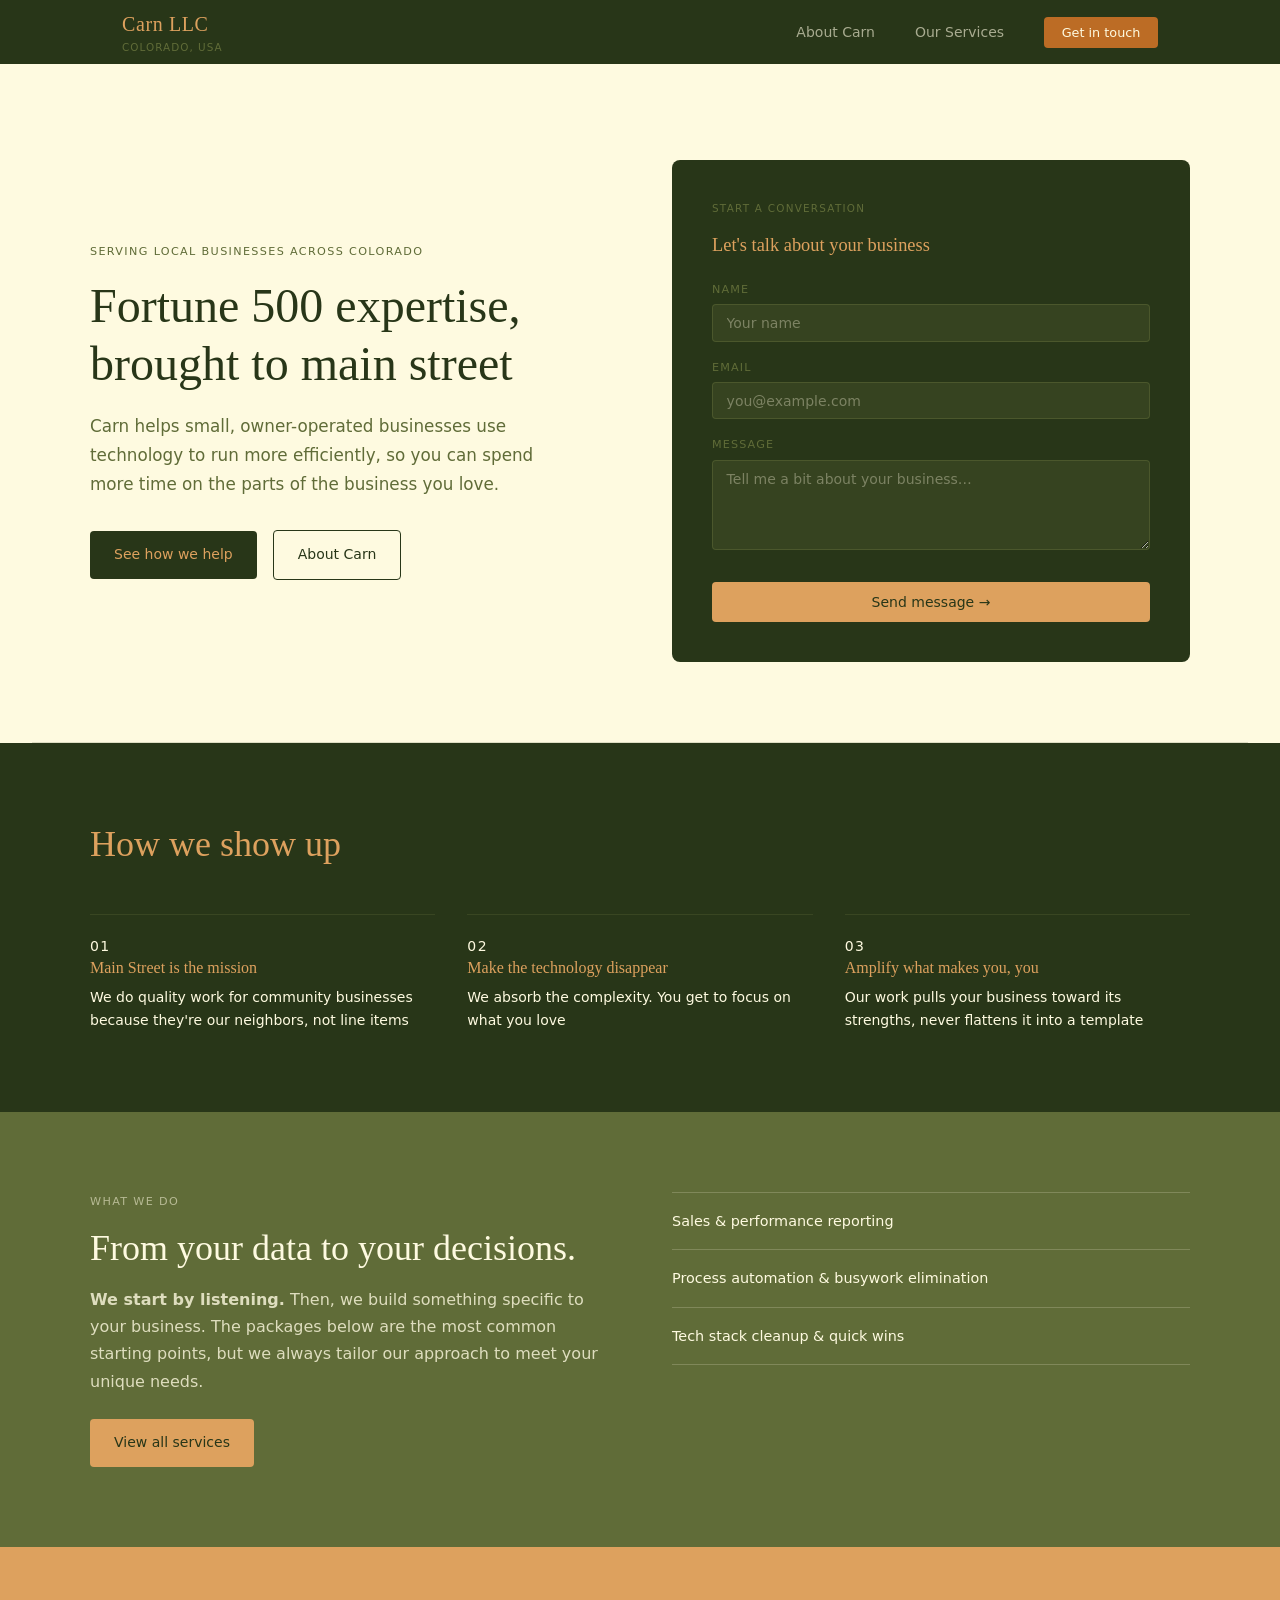
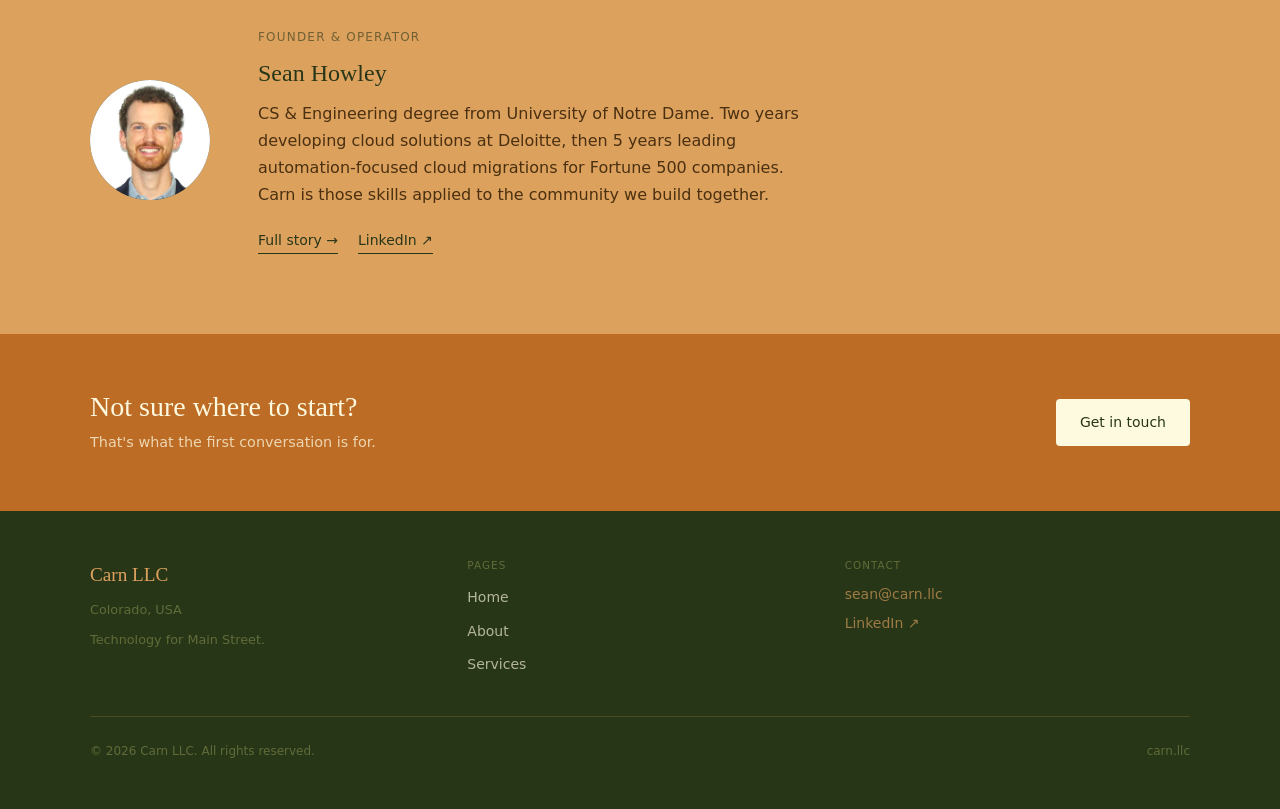
==== commit 61c2ca83: "Add Origin Story section to about page - New tigers-eye section between The Mission and Sean Howley " ====
--- a/index.html
+++ b/index.html
@@ -291,7 +291,7 @@
       <div class="about-teaser-text">
         <span class="role">Founder &amp; Operator</span>
         <h2>Sean Howley</h2>
-        <p>CS &amp; Engineering degree from University ofNotre Dame. Two years developing cloud solutions at Deloitte, then leading automation-focused cloud migrations for Fortune 200 companies. Carn is those skills applied to the community we build together.</p>
+        <p>CS &amp; Engineering degree from University of Notre Dame. Two years developing cloud solutions at Deloitte, then 5 years leading automation-focused cloud migrations for Fortune 500 companies. Carn is those skills applied to the community we build together.</p>
         <div class="about-teaser-links">
           <a href="about.html">Full story →</a>
           <a href="https://www.linkedin.com/in/sean-howley/" target="_blank" rel="noopener">LinkedIn ↗</a>
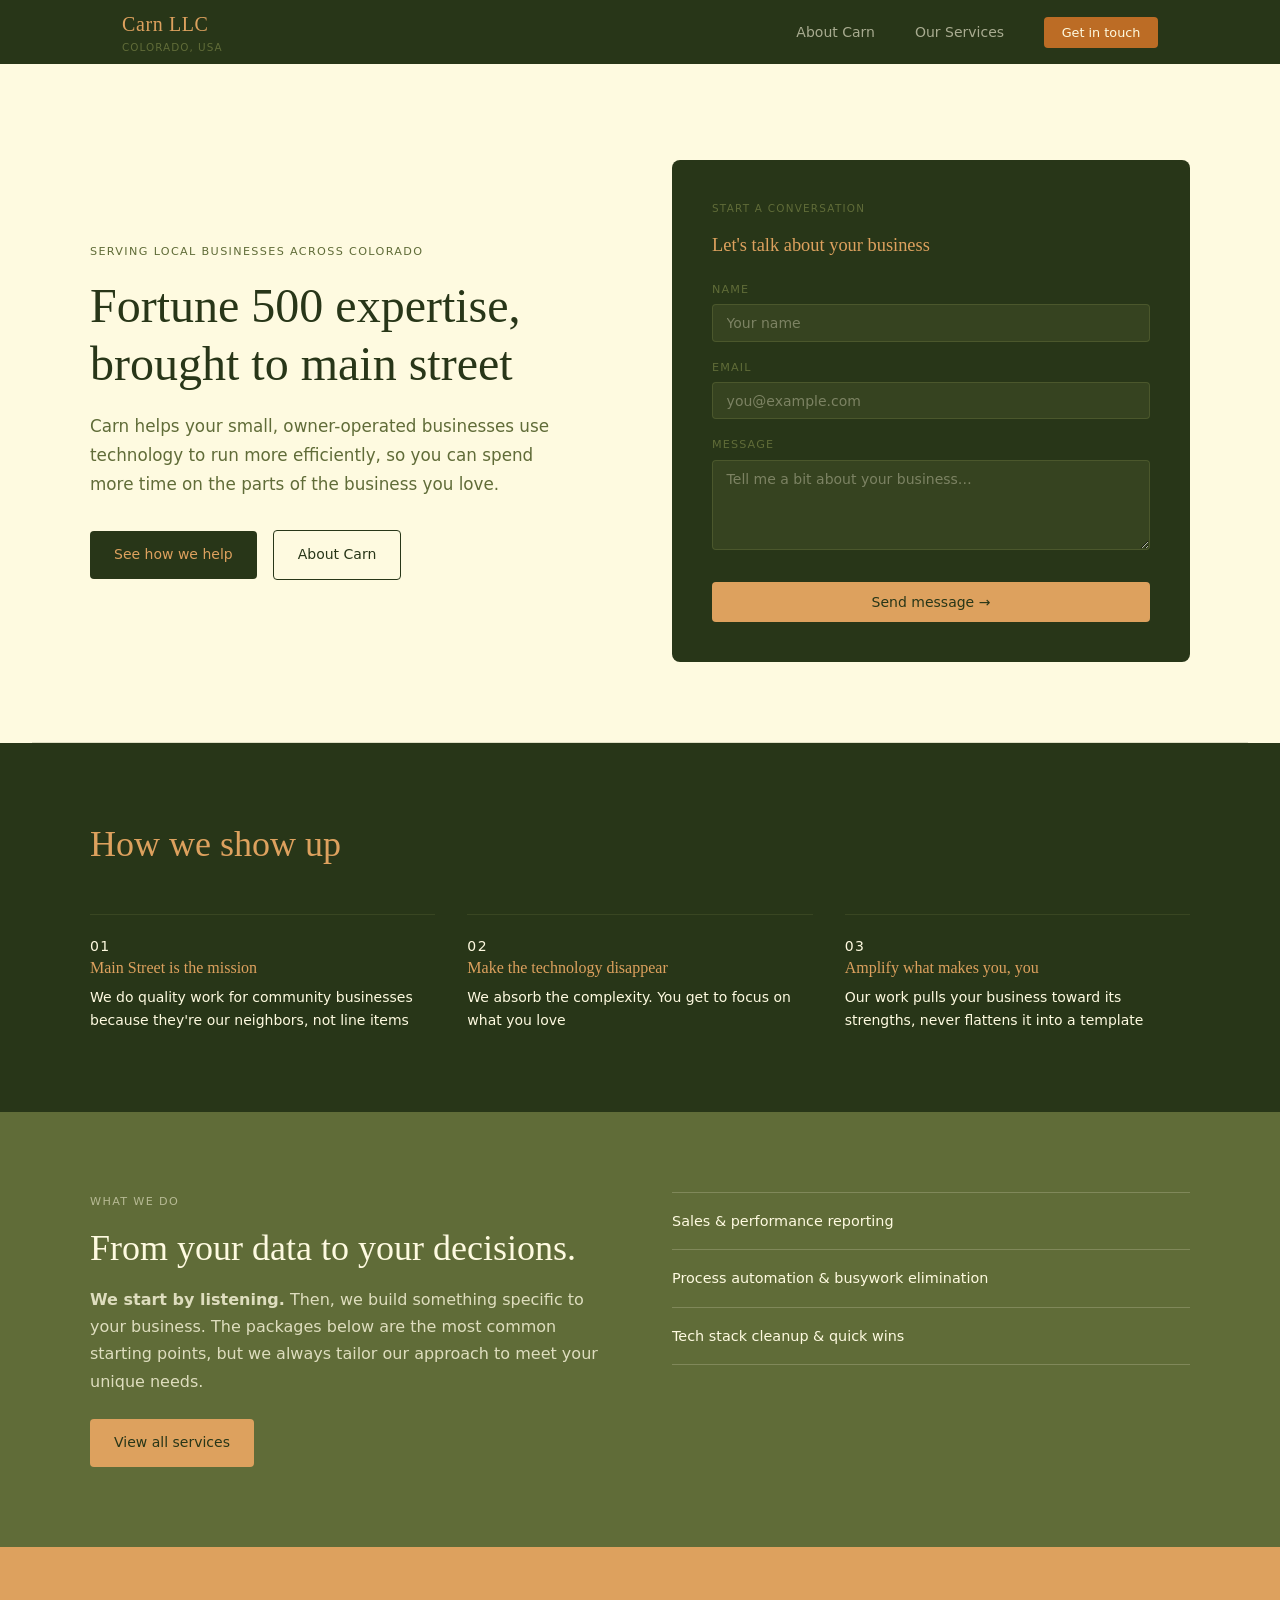
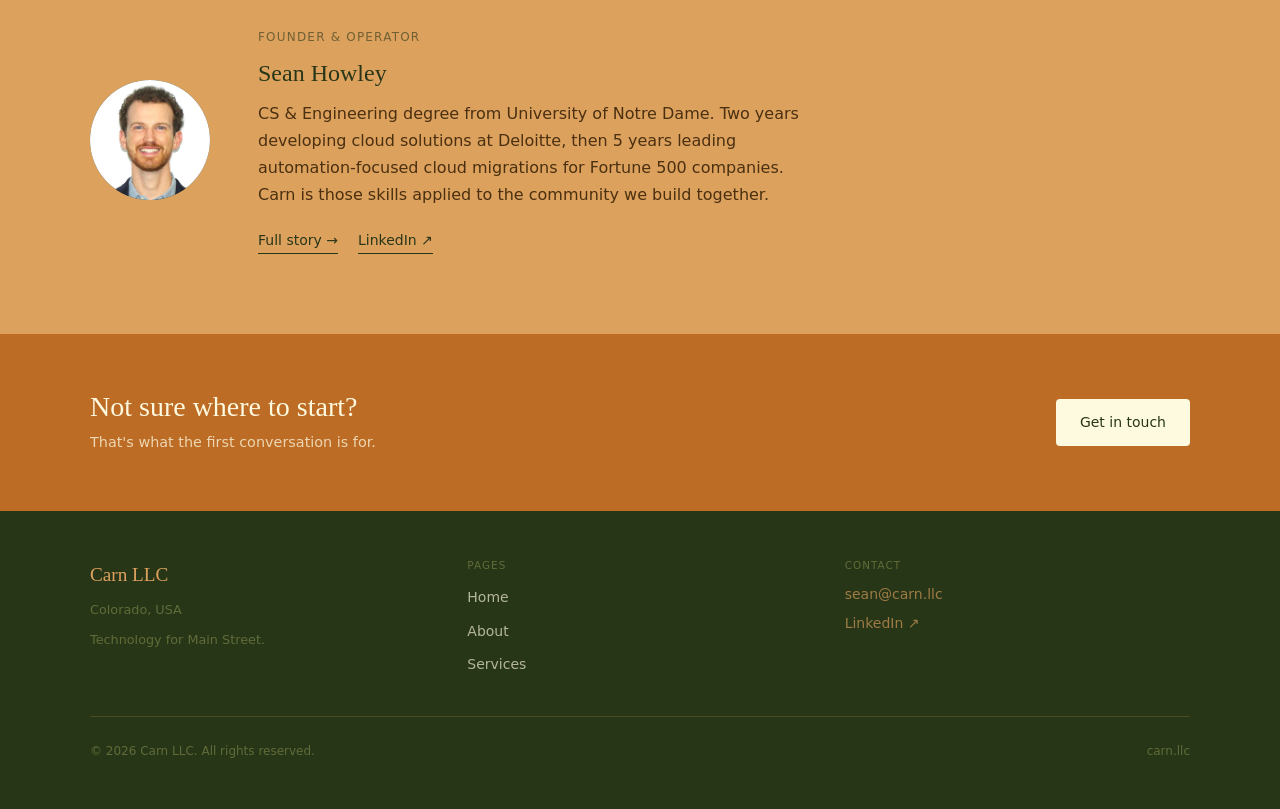
==== commit 7e53510c: "Update hero paragraph copy on index page Co-Authored-By: Claude Sonnet 4.6 <noreply@anthropic.com>" ====
--- a/index.html
+++ b/index.html
@@ -200,7 +200,7 @@
       <div class="hero-content">
         <span class="eyebrow">Serving local businesses across Colorado</span>
         <h1>Fortune 500 expertise, brought to main street</h1>
-        <p>Carn helps small, owner-operated businesses use technology to run more efficiently, so you can spend more time on the parts of the business you love.</p>
+        <p>Carn helps your small, owner-operated businesses use technology to run more efficiently, so you can spend more time on the parts of the business you love.</p>
         <div class="hero-ctas">
           <a href="services.html" class="btn btn-dark">See how we help</a>
           <a href="about.html" class="btn btn-outline">About Carn</a>
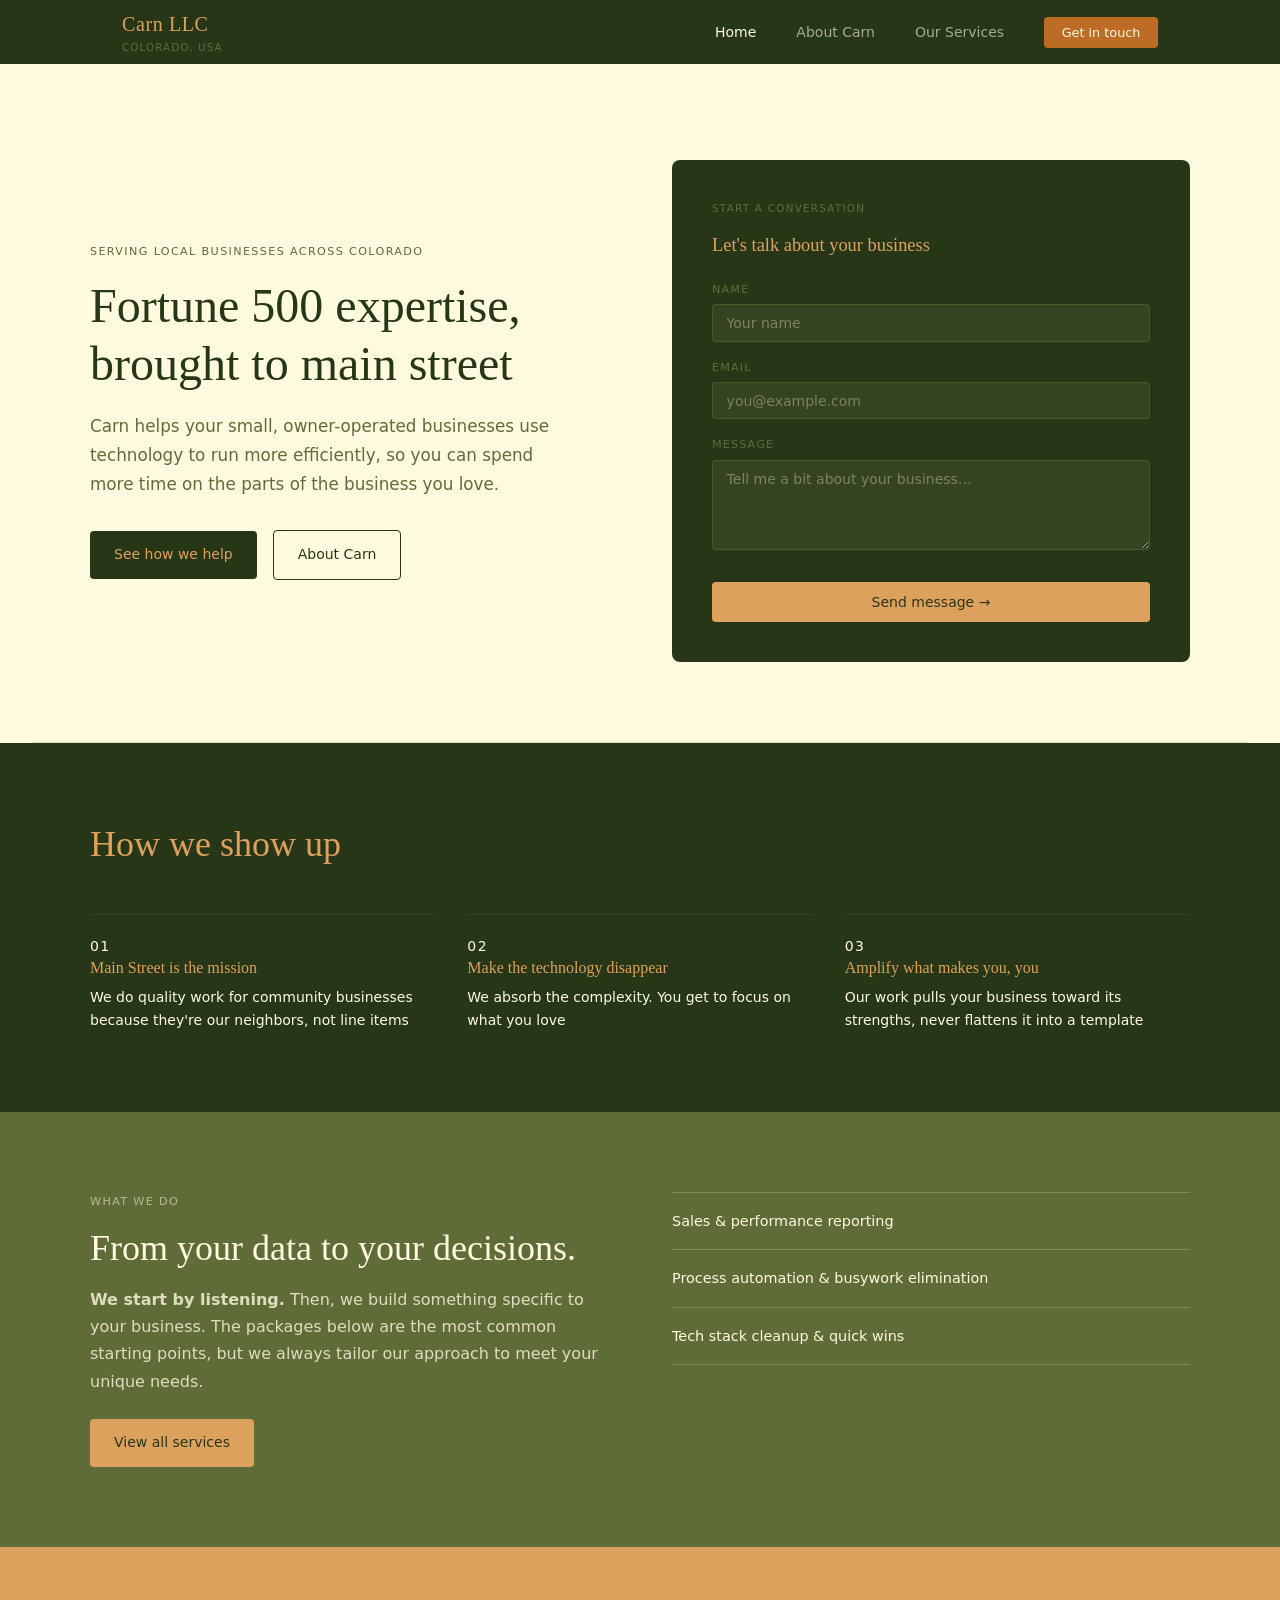
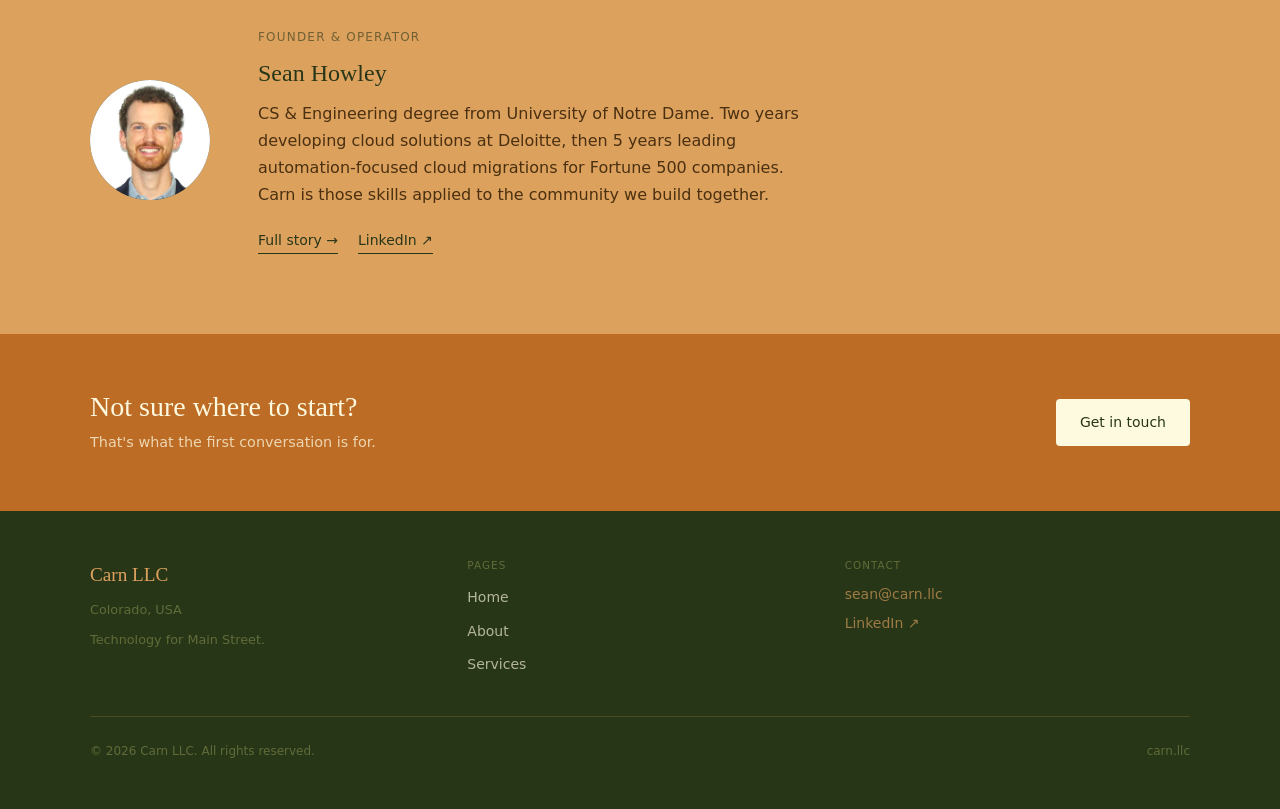
==== commit bfe8fd9b: "Add Home nav link to index page" ====
--- a/index.html
+++ b/index.html
@@ -188,6 +188,7 @@
         <span></span><span></span><span></span>
       </button>
       <ul class="nav-links" id="nav-links">
+        <li><a href="index.html">Home</a></li>
         <li><a href="about.html">About Carn</a></li>
         <li><a href="services.html">Our Services</a></li>
         <li class="nav-cta"><a href="#" class="open-contact-modal">Get in touch</a></li>
